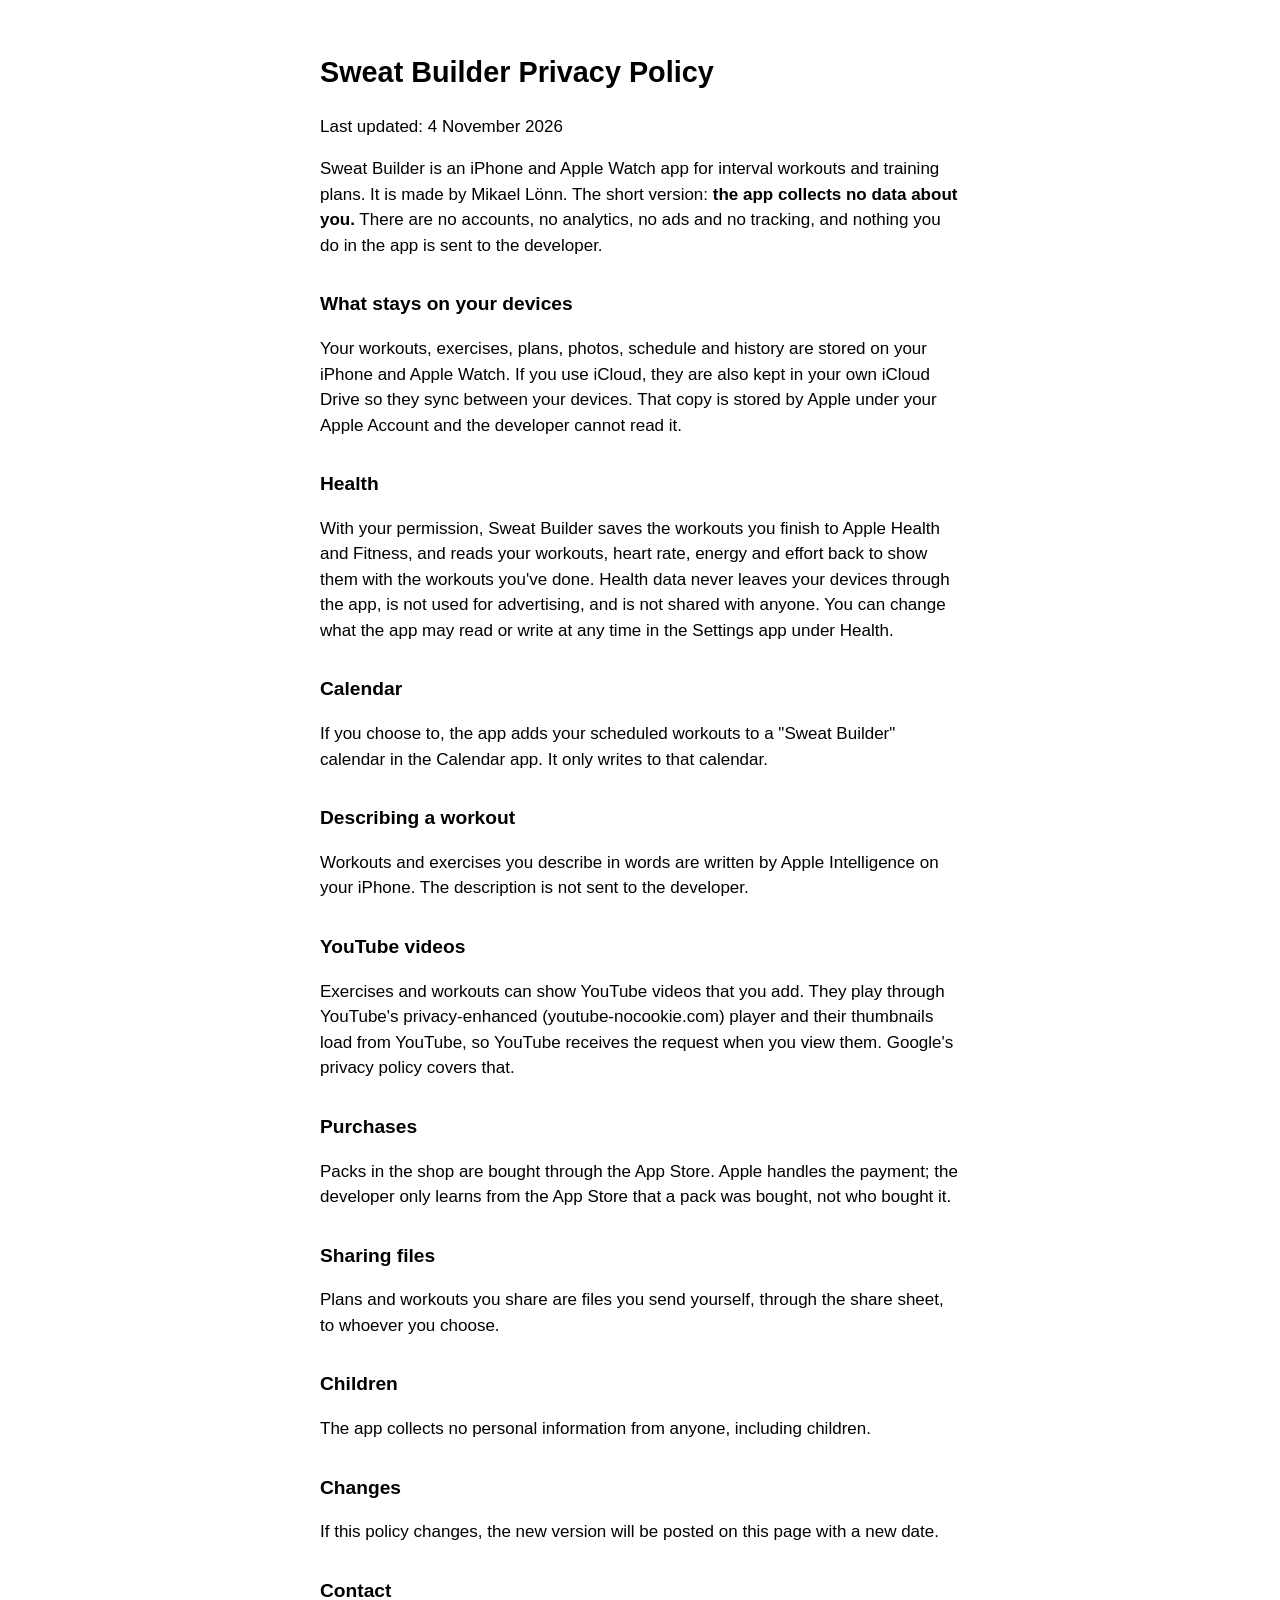
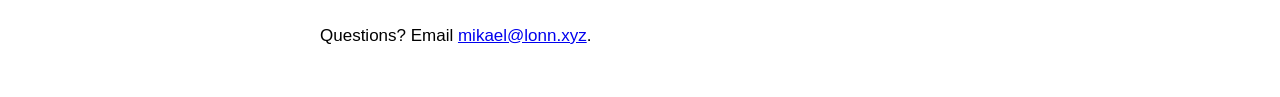
==== privacy.html @ 0f9fd151 "feat: add the privacy policy and a home page" ====
<!doctype html>
<html lang="en">
<head>
<meta charset="utf-8">
<meta name="viewport" content="width=device-width, initial-scale=1">
<title>Sweat Builder Privacy Policy</title>
<style>
  :root { color-scheme: light dark; }
  body { font: 17px/1.5 -apple-system, BlinkMacSystemFont, "Helvetica Neue", sans-serif; max-width: 40rem;
         margin: 0 auto; padding: 2rem 1rem; }
  h1 { font-size: 1.8rem; }
  h2 { font-size: 1.2rem; margin-top: 2rem; }
</style>
</head>
<body>
<h1>Sweat Builder Privacy Policy</h1>
<p>Last updated: 4 November 2026</p>

<p>Sweat Builder is an iPhone and Apple Watch app for interval workouts and training plans. It is made by
Mikael Lönn. The short version: <strong>the app collects no data about you.</strong> There are no accounts, no
analytics, no ads and no tracking, and nothing you do in the app is sent to the developer.</p>

<h2>What stays on your devices</h2>
<p>Your workouts, exercises, plans, photos, schedule and history are stored on your iPhone and Apple Watch. If you
use iCloud, they are also kept in your own iCloud Drive so they sync between your devices. That copy is stored by
Apple under your Apple Account and the developer cannot read it.</p>

<h2>Health</h2>
<p>With your permission, Sweat Builder saves the workouts you finish to Apple Health and Fitness, and reads your
workouts, heart rate, energy and effort back to show them with the workouts you've done. Health data never leaves
your devices through the app, is not used for advertising, and is not shared with anyone. You can change what the app
may read or write at any time in the Settings app under Health.</p>

<h2>Calendar</h2>
<p>If you choose to, the app adds your scheduled workouts to a "Sweat Builder" calendar in the Calendar app. It
only writes to that calendar.</p>

<h2>Describing a workout</h2>
<p>Workouts and exercises you describe in words are written by Apple Intelligence on your iPhone. The description is
not sent to the developer.</p>

<h2>YouTube videos</h2>
<p>Exercises and workouts can show YouTube videos that you add. They play through YouTube's privacy-enhanced
(youtube-nocookie.com) player and their thumbnails load from YouTube, so YouTube receives the request when you view
them. Google's privacy policy covers that.</p>

<h2>Purchases</h2>
<p>Packs in the shop are bought through the App Store. Apple handles the payment; the developer only learns from the
App Store that a pack was bought, not who bought it.</p>

<h2>Sharing files</h2>
<p>Plans and workouts you share are files you send yourself, through the share sheet, to whoever you choose.</p>

<h2>Children</h2>
<p>The app collects no personal information from anyone, including children.</p>

<h2>Changes</h2>
<p>If this policy changes, the new version will be posted on this page with a new date.</p>

<h2>Contact</h2>
<p>Questions? Email <a href="mailto:mikael@lonn.xyz">mikael@lonn.xyz</a>.</p>
</body>
</html>
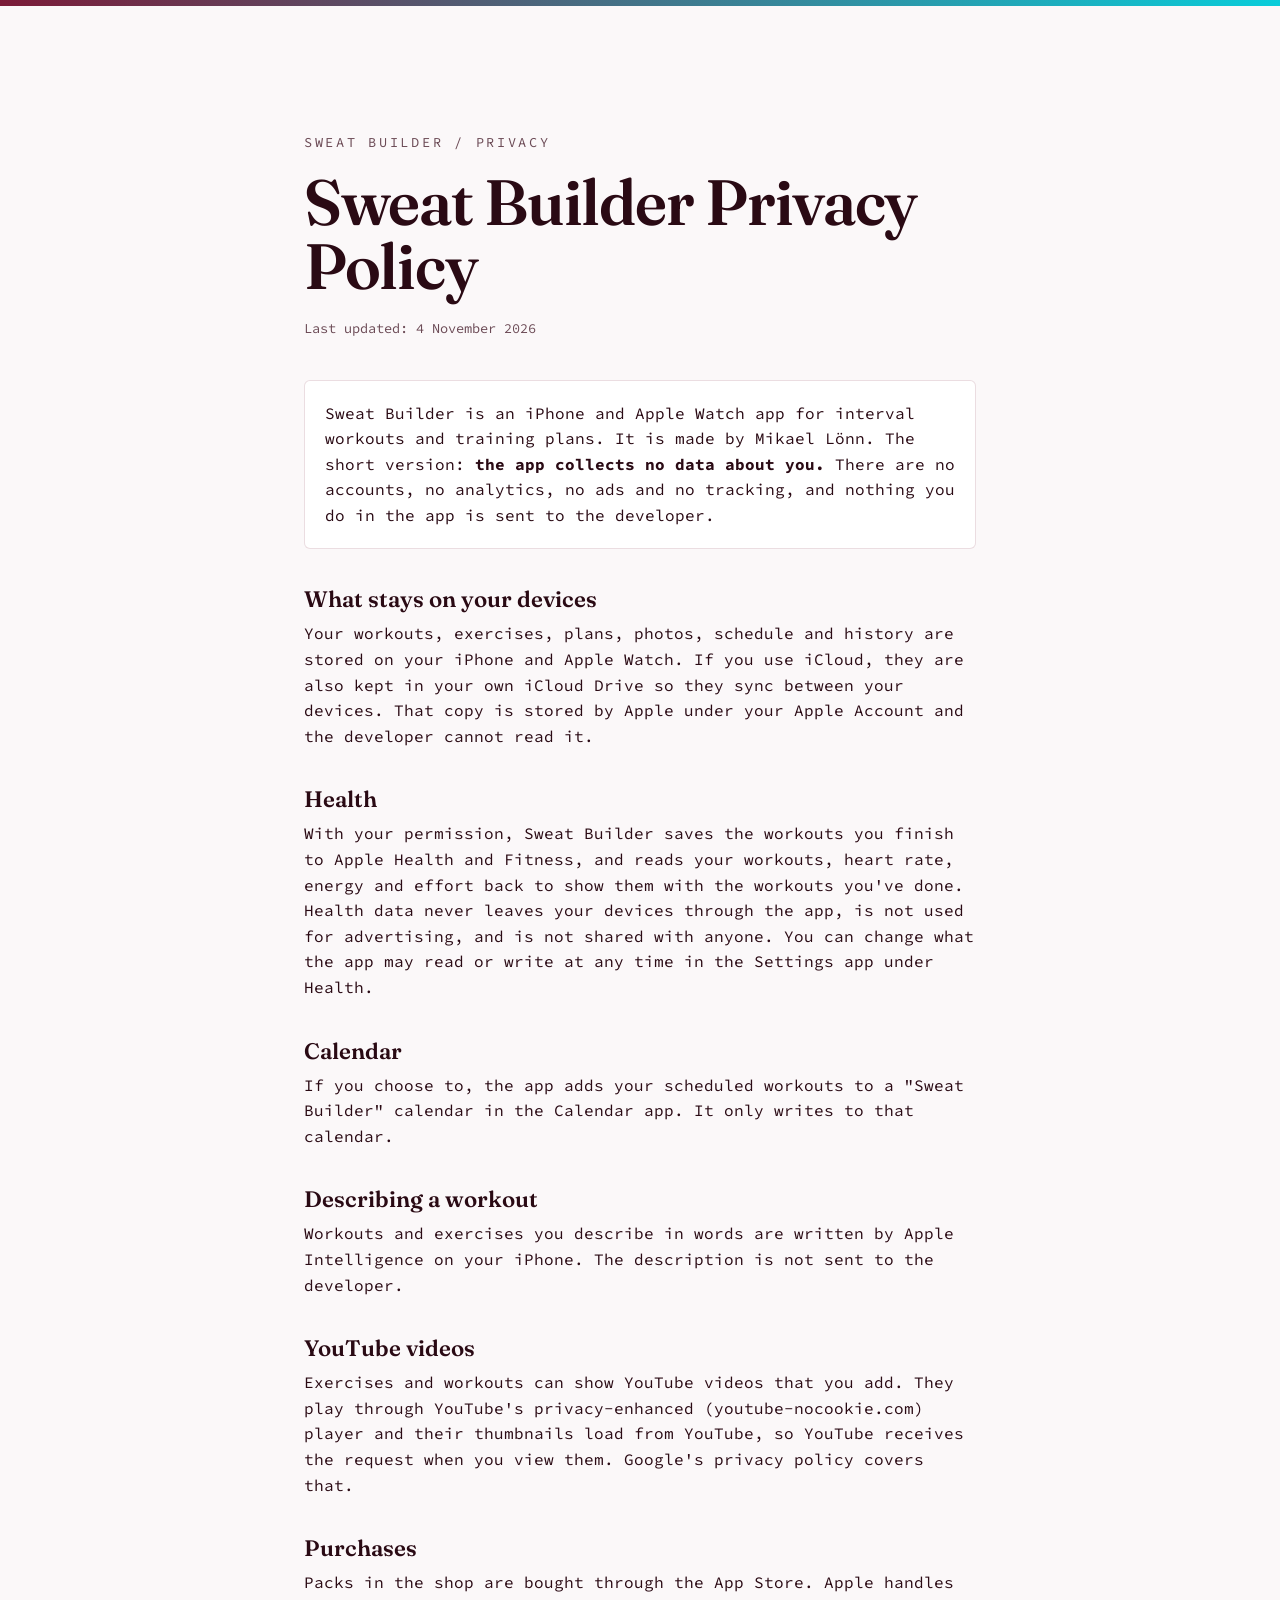
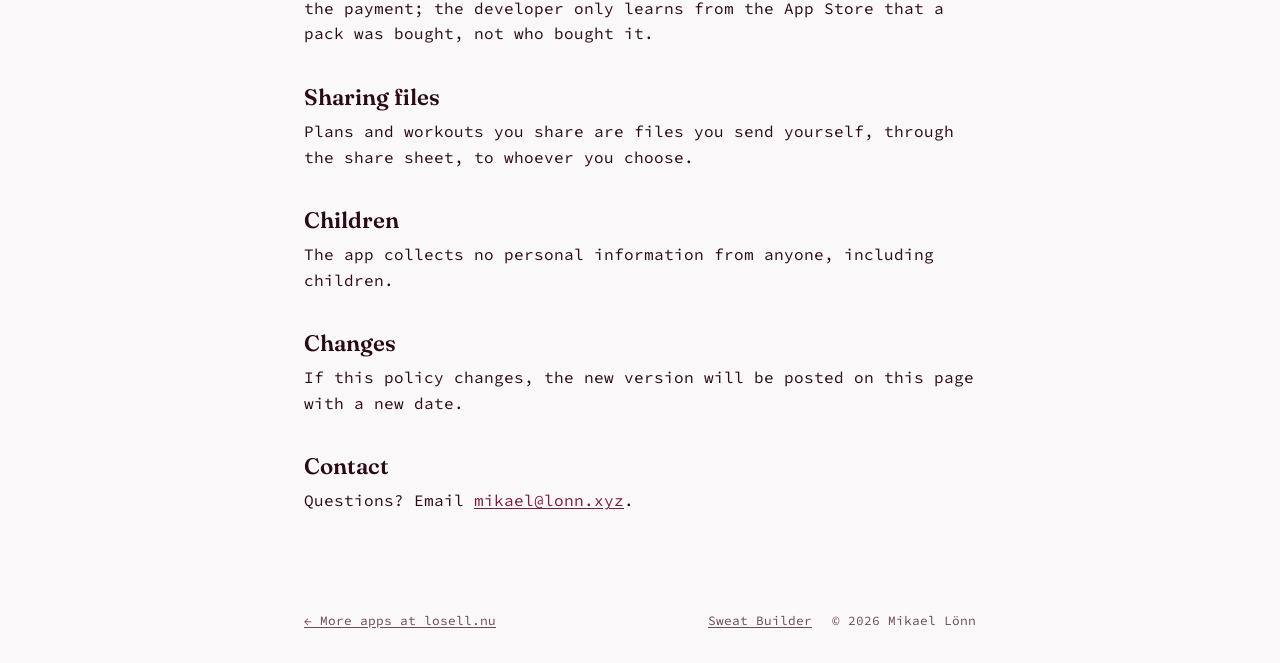
==== commit 0a074410: "feat: restyle site like losell.nu/apps and serve it from sweatbuilder.losell.nu Match the losell.nu/" ====
--- a/privacy.html
+++ b/privacy.html
@@ -1,21 +1,22 @@
 <!doctype html>
 <html lang="en">
 <head>
-<meta charset="utf-8">
-<meta name="viewport" content="width=device-width, initial-scale=1">
-<title>Sweat Builder Privacy Policy</title>
-<style>
-  :root { color-scheme: light dark; }
-  body { font: 17px/1.5 -apple-system, BlinkMacSystemFont, "Helvetica Neue", sans-serif; max-width: 40rem;
-         margin: 0 auto; padding: 2rem 1rem; }
-  h1 { font-size: 1.8rem; }
-  h2 { font-size: 1.2rem; margin-top: 2rem; }
-</style>
+  <meta charset="utf-8" />
+  <meta name="viewport" content="width=device-width, initial-scale=1" />
+  <title>Sweat Builder Privacy Policy</title>
+  <link rel="icon" href="/icon.svg" type="image/svg+xml" />
+  <link rel="preconnect" href="https://fonts.googleapis.com" />
+  <link rel="preconnect" href="https://fonts.gstatic.com" crossorigin />
+  <link href="https://fonts.googleapis.com/css2?family=Fraunces:opsz,wght@9..144,400;9..144,600&family=Source+Code+Pro:wght@400;500&display=swap" rel="stylesheet" />
+  <link rel="stylesheet" href="/style.css" />
 </head>
 <body>
+  <main class="doc">
+<p class="eyebrow"><a href="/">Sweat Builder</a> / Privacy</p>
 <h1>Sweat Builder Privacy Policy</h1>
-<p>Last updated: 4 November 2026</p>
+<p class="updated">Last updated: 4 November 2026</p>
 
+<div class="body">
 <p>Sweat Builder is an iPhone and Apple Watch app for interval workouts and training plans. It is made by
 Mikael Lönn. The short version: <strong>the app collects no data about you.</strong> There are no accounts, no
 analytics, no ads and no tracking, and nothing you do in the app is sent to the developer.</p>
@@ -59,5 +60,19 @@
 
 <h2>Contact</h2>
 <p>Questions? Email <a href="mailto:mikael@lonn.xyz">mikael@lonn.xyz</a>.</p>
+</div>
+  </main>
+
+  <footer>
+    <a href="https://losell.nu/apps">← More apps at losell.nu</a>
+    <nav aria-label="Site">
+      <a href="/">Sweat Builder</a>
+      <span>© <span id="year">2026</span> Mikael Lönn</span>
+    </nav>
+  </footer>
+
+  <script>
+    document.getElementById("year").textContent = new Date().getFullYear();
+  </script>
 </body>
 </html>
--- a/style.css
+++ b/style.css
@@ -0,0 +1,238 @@
+/* Same look as losell.nu/apps: plum → turquoise from the app icon. */
+:root {
+  --background: #fbf8f9;
+  --surface: #ffffff;
+  --color: #2a0a14;
+  --muted: #6b4a55;
+  --accent: #7b1b38;
+  --accent-2: #07959e;
+  --gradient: linear-gradient(90deg, #7b1b38, #09cdda);
+  --line: rgba(123, 27, 56, 0.15);
+  --chip: rgba(123, 27, 56, 0.06);
+  color-scheme: light;
+}
+@media (prefers-color-scheme: dark) {
+  :root:not([data-theme="light"]) {
+    --background: #1c0a12;
+    --surface: #2a1019;
+    --color: #f6eef1;
+    --muted: #b99aa5;
+    --accent: #dd6589;
+    --accent-2: #09cdda;
+    --gradient: linear-gradient(90deg, #dd6589, #09cdda);
+    --line: rgba(246, 238, 241, 0.15);
+    --chip: rgba(246, 238, 241, 0.06);
+    color-scheme: dark;
+  }
+}
+:root[data-theme="dark"] {
+  --background: #1c0a12;
+  --surface: #2a1019;
+  --color: #f6eef1;
+  --muted: #b99aa5;
+  --accent: #dd6589;
+  --accent-2: #09cdda;
+  --gradient: linear-gradient(90deg, #dd6589, #09cdda);
+  --line: rgba(246, 238, 241, 0.15);
+  --chip: rgba(246, 238, 241, 0.06);
+  color-scheme: dark;
+}
+
+*, *::before, *::after { box-sizing: border-box; }
+
+html, body { margin: 0; padding: 0; }
+
+body {
+  min-height: 100vh;
+  min-height: 100dvh;
+  display: flex;
+  flex-direction: column;
+  background: var(--background);
+  color: var(--color);
+  font-family: "Source Code Pro", ui-monospace, monospace;
+  font-size: 1rem;
+  line-height: 1.6;
+}
+body::before {
+  content: "";
+  flex: none;
+  height: 6px;
+  background: var(--gradient);
+}
+
+a { color: var(--accent); text-underline-offset: 0.15em; }
+a:hover, a:focus-visible { color: var(--accent-2); }
+
+main {
+  flex: 1;
+  width: 100%;
+  max-width: 44rem;
+  margin: 0 auto;
+  padding: clamp(4rem, 14vh, 9rem) 1rem 3rem;
+}
+
+.eyebrow {
+  margin: 0 0 1rem;
+  font-size: 0.85rem;
+  letter-spacing: 0.2em;
+  text-transform: uppercase;
+  color: var(--muted);
+}
+.eyebrow a { color: inherit; text-decoration: none; }
+.eyebrow a:hover, .eyebrow a:focus-visible { color: var(--accent); }
+
+h1, h2, h3 {
+  font-family: "Fraunces", Georgia, serif;
+  font-weight: 600;
+}
+
+h1 {
+  margin: 0;
+  font-size: clamp(3.25rem, 14vw, 6.5rem);
+  line-height: 0.95;
+  letter-spacing: -0.02em;
+}
+h1 .dot { color: var(--accent-2); }
+
+.lead {
+  margin: 1.75rem 0 0;
+  max-width: 32rem;
+  font-size: 1.05rem;
+  color: var(--muted);
+}
+
+.chips {
+  list-style: none;
+  margin: 1.25rem 0 0;
+  padding: 0;
+  display: flex;
+  flex-wrap: wrap;
+  gap: 0.4rem;
+}
+.chips li {
+  padding: 0.1rem 0.55rem;
+  border-radius: 999px;
+  background: var(--chip);
+  font-size: 0.78rem;
+  color: var(--muted);
+}
+
+/* Home page */
+
+.hero-icon {
+  display: block;
+  width: 5.5rem;
+  height: 5.5rem;
+  margin: 0 0 2rem;
+  border-radius: 22.5%;
+  box-shadow: 0 1px 2px rgba(42, 10, 20, 0.15), 0 4px 14px rgba(42, 10, 20, 0.12);
+}
+
+.section-title {
+  margin: 4rem 0 1rem;
+  font-size: 0.85rem;
+  font-family: inherit;
+  font-weight: 400;
+  letter-spacing: 0.2em;
+  text-transform: uppercase;
+  color: var(--muted);
+}
+
+.features {
+  list-style: none;
+  margin: 0;
+  padding: 0;
+  display: grid;
+  grid-template-columns: repeat(2, minmax(0, 1fr));
+  gap: 1rem;
+}
+
+.surface {
+  padding: 1.25rem;
+  border: 1px solid var(--line);
+  border-radius: 6px;
+  background: var(--surface);
+}
+
+.feature h3 {
+  margin: 0;
+  font-size: 1.3rem;
+  line-height: 1.25;
+}
+.feature p {
+  margin: 0.4rem 0 0;
+  font-size: 0.9rem;
+  color: var(--muted);
+}
+
+.privacy {
+  margin-top: 1rem;
+  display: flex;
+  align-items: center;
+  flex-wrap: wrap;
+  gap: 0.5rem 1.25rem;
+}
+.privacy h3 {
+  margin: 0;
+  font-size: 1.3rem;
+  line-height: 1.25;
+}
+.privacy p {
+  margin: 0;
+  flex: 1 1 16rem;
+  font-size: 0.9rem;
+  color: var(--muted);
+}
+.privacy .more {
+  margin-left: auto;
+  font-size: 0.9rem;
+  white-space: nowrap;
+}
+
+/* Privacy policy */
+
+.doc h1 {
+  font-size: clamp(2.5rem, 10vw, 4rem);
+  line-height: 1;
+}
+.doc .updated {
+  margin: 1.25rem 0 0;
+  font-size: 0.85rem;
+  color: var(--muted);
+}
+.doc .body {
+  margin-top: 2.5rem;
+}
+.doc h2 {
+  margin: 2.25rem 0 0.5rem;
+  font-size: 1.4rem;
+  line-height: 1.25;
+}
+.doc p { margin: 0 0 1rem; }
+.doc .body > p:first-child {
+  padding: 1.25rem;
+  border: 1px solid var(--line);
+  border-radius: 6px;
+  background: var(--surface);
+}
+
+footer {
+  display: flex;
+  flex-wrap: wrap;
+  justify-content: space-between;
+  gap: 0.5rem 1rem;
+  width: 100%;
+  max-width: 44rem;
+  margin: 0 auto;
+  padding: 2rem 1rem;
+  font-size: 0.8rem;
+  color: var(--muted);
+}
+footer a { color: inherit; }
+footer a:hover, footer a:focus-visible { color: var(--accent); }
+footer nav { display: flex; flex-wrap: wrap; gap: 0.5rem 1.25rem; }
+
+@media (max-width: 560px) {
+  .features { grid-template-columns: 1fr; }
+  .hero-icon { width: 4.5rem; height: 4.5rem; }
+}
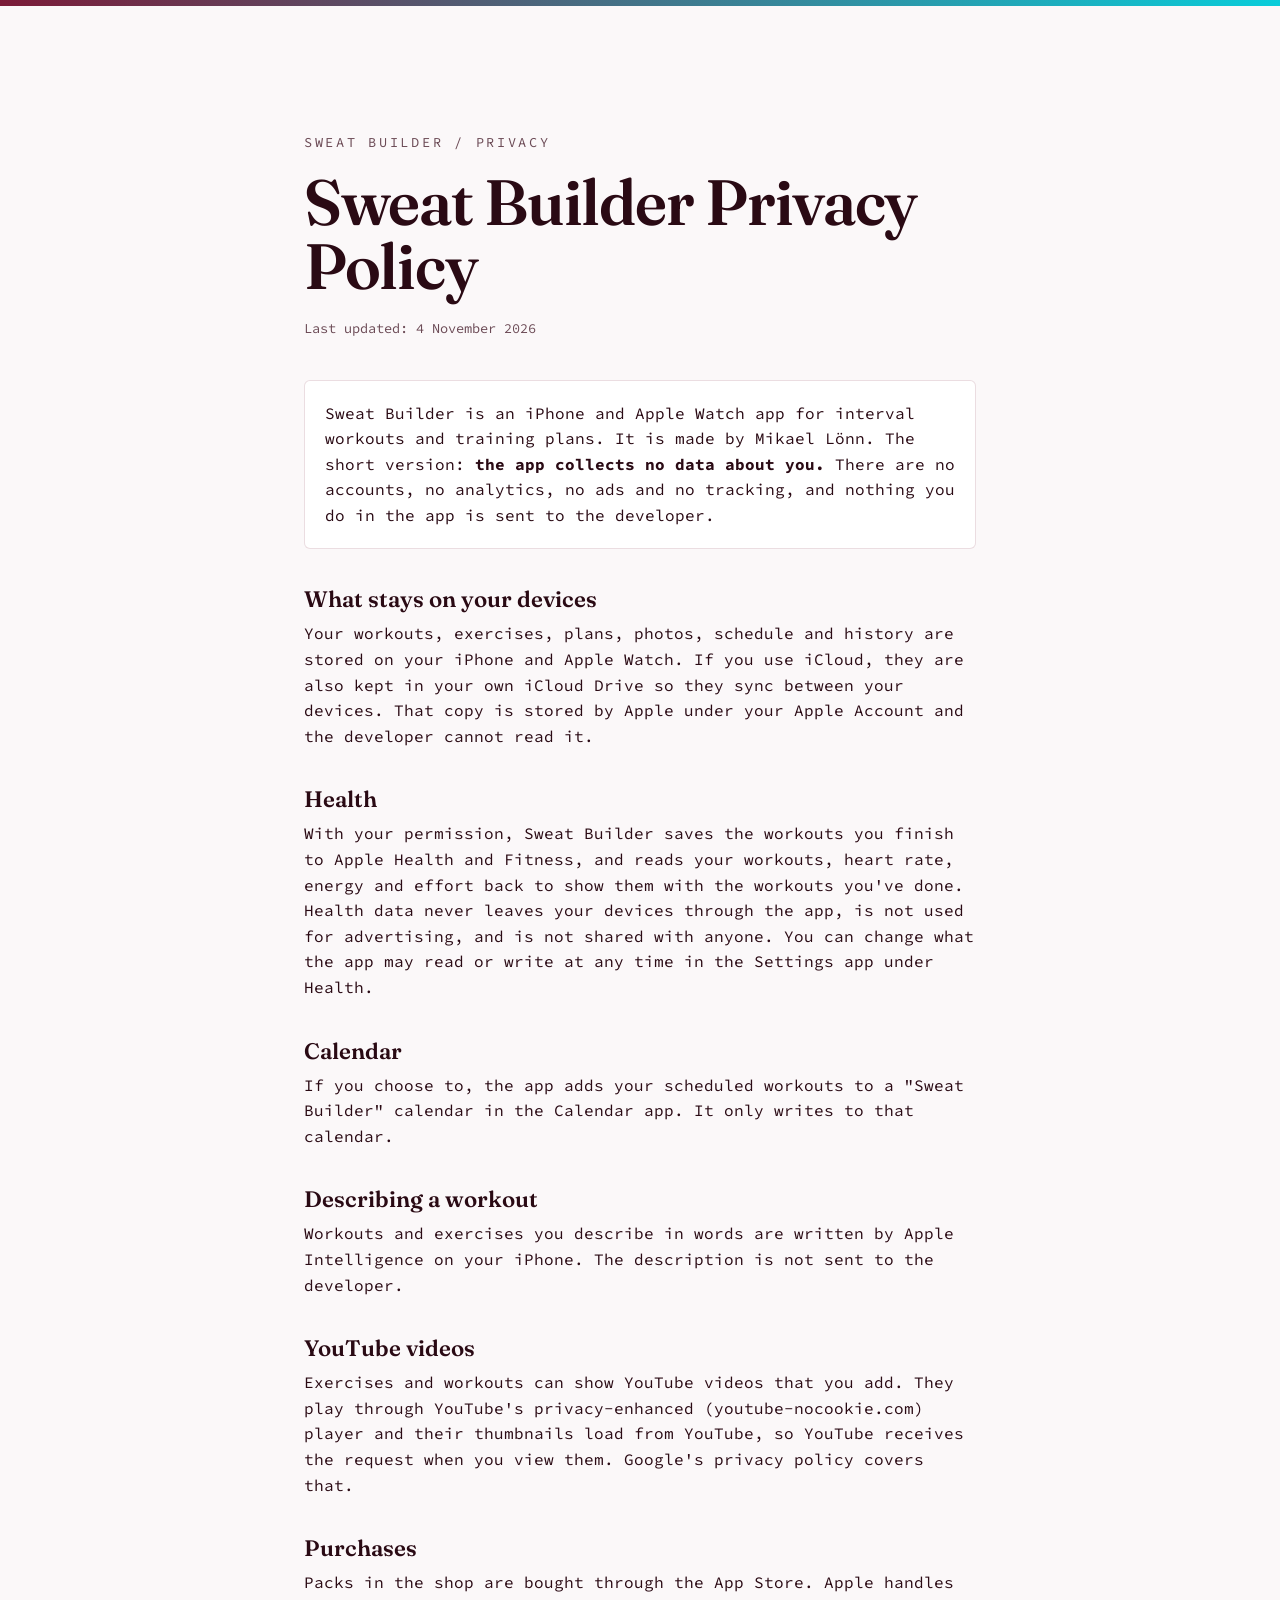
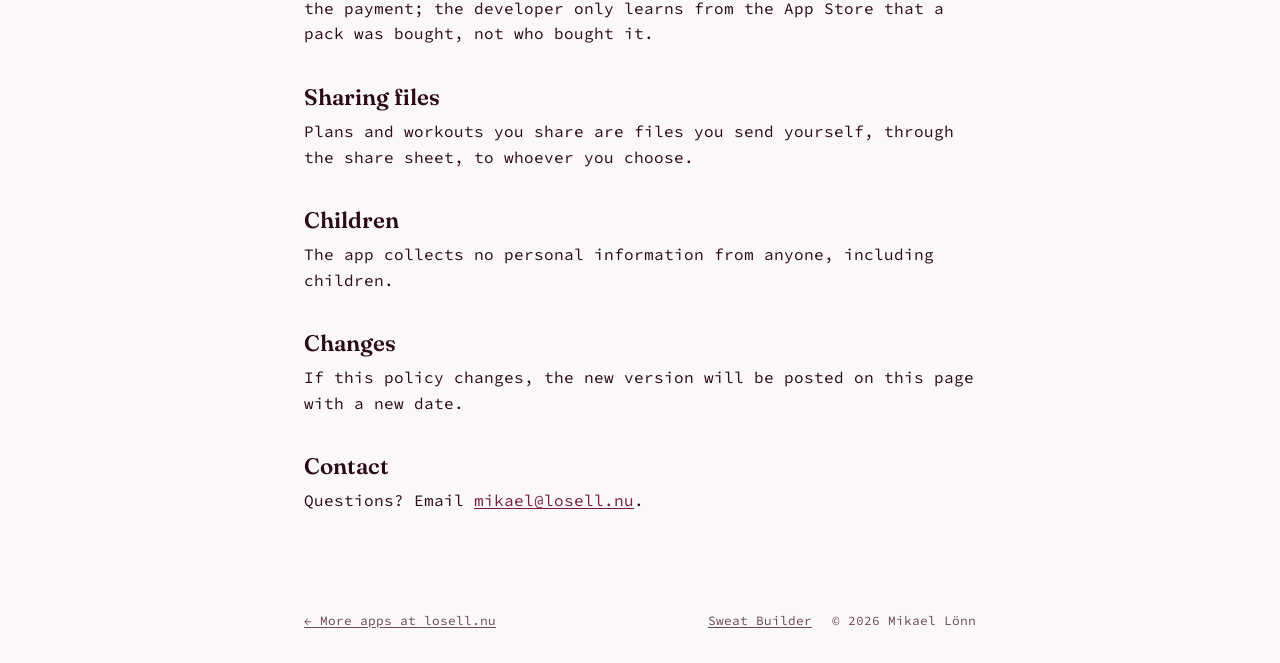
==== commit e454bbe4: "fix: use mikael@losell.nu as the contact email" ====
--- a/privacy.html
+++ b/privacy.html
@@ -59,7 +59,7 @@
 <p>If this policy changes, the new version will be posted on this page with a new date.</p>
 
 <h2>Contact</h2>
-<p>Questions? Email <a href="mailto:mikael@lonn.xyz">mikael@lonn.xyz</a>.</p>
+<p>Questions? Email <a href="mailto:mikael@losell.nu">mikael@losell.nu</a>.</p>
 </div>
   </main>
 
